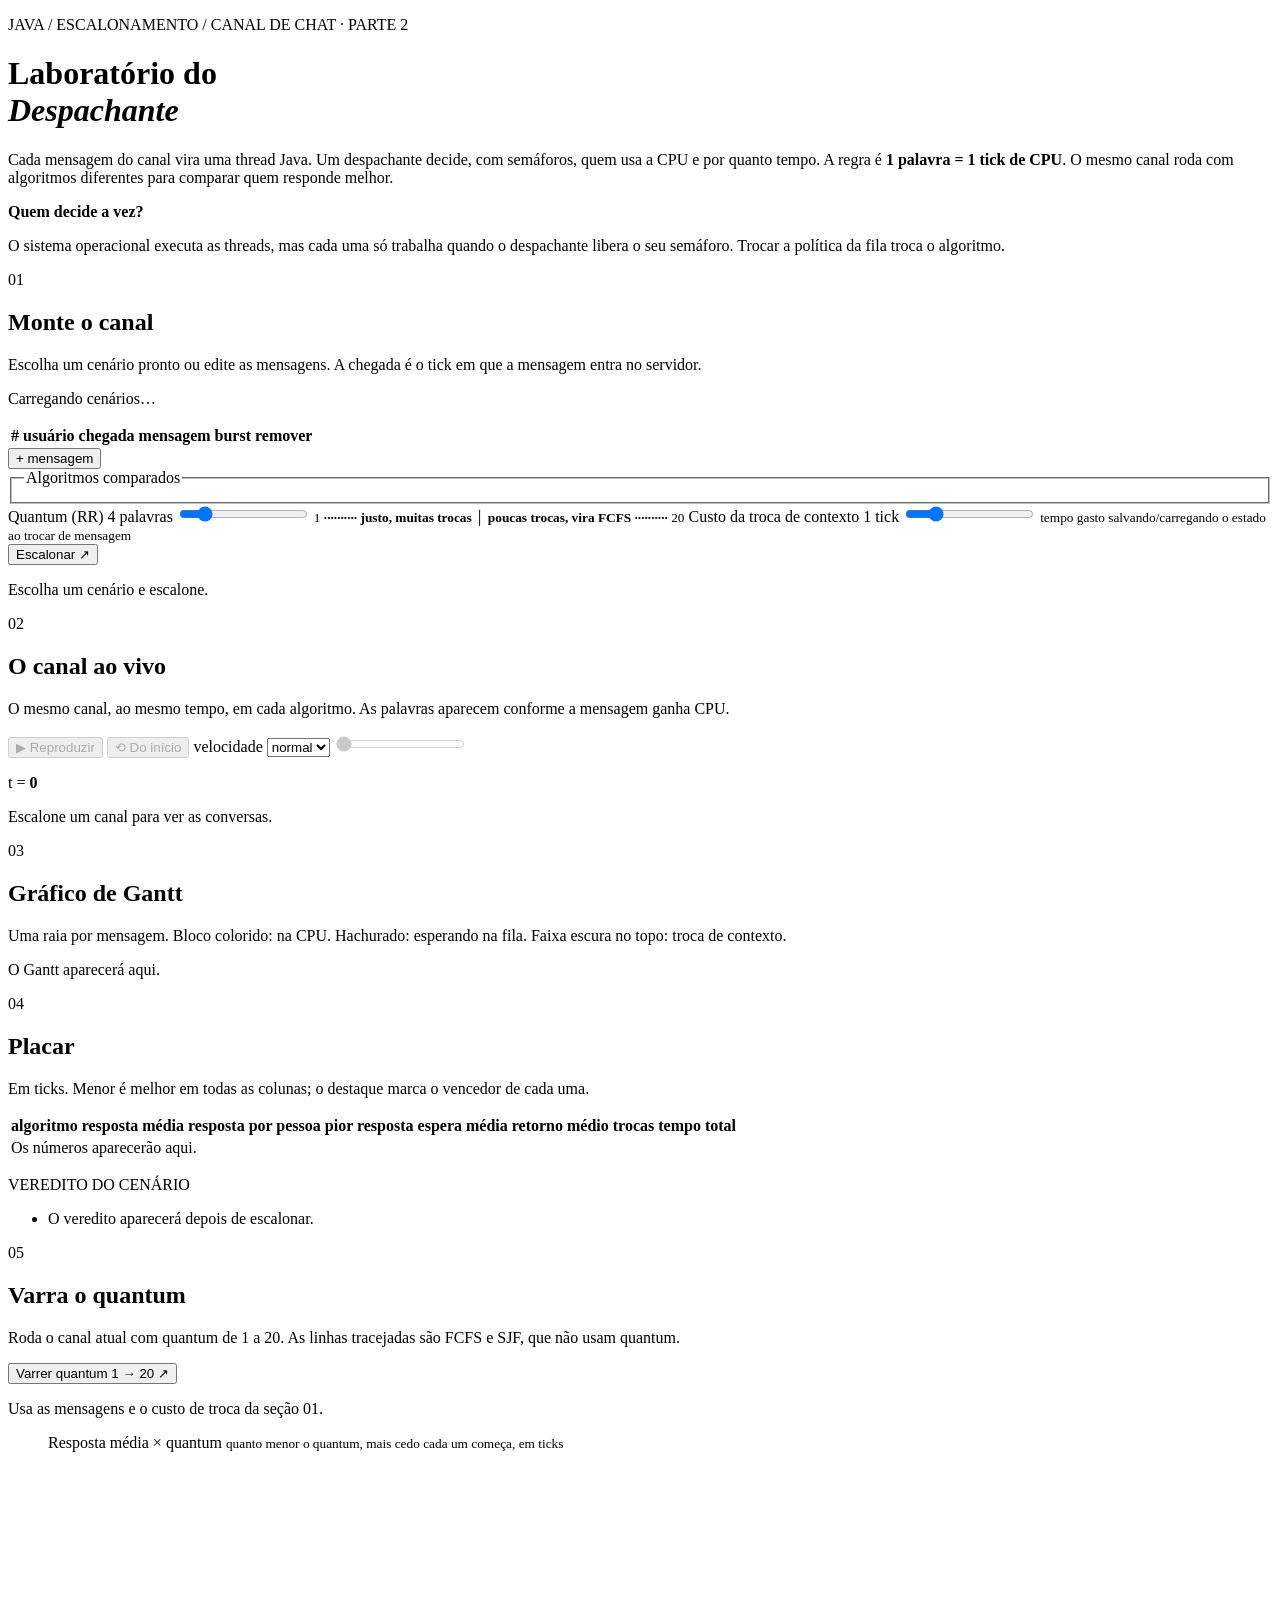
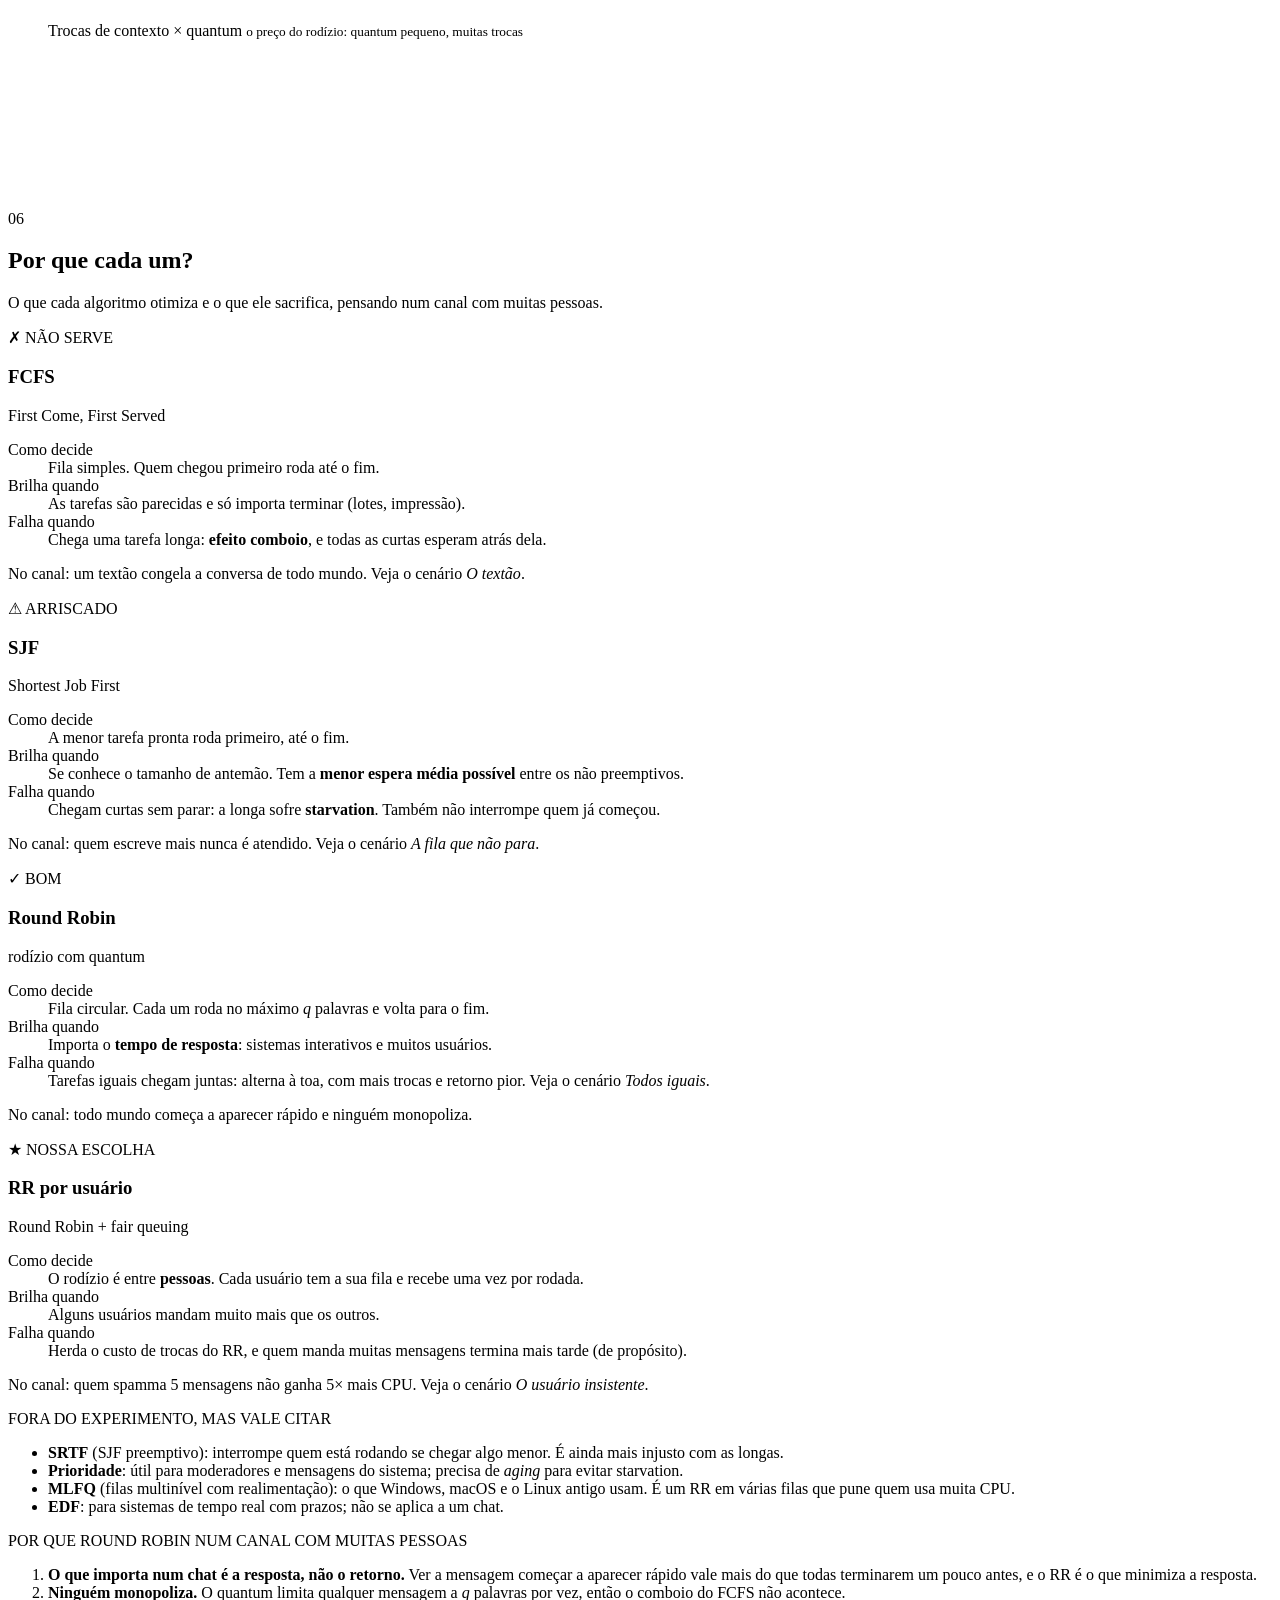
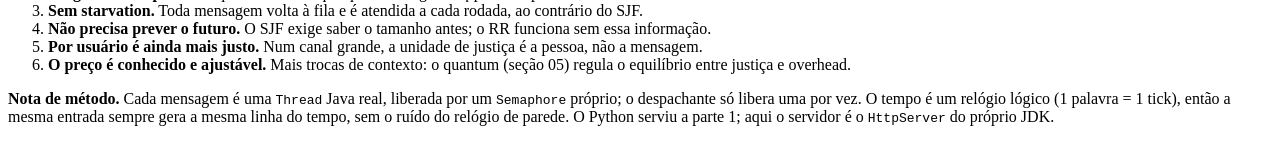
==== escalonamento/web/index.html @ 4829a429 "escalocamento com lab" ====
<!doctype html>
<html lang="pt-BR">
  <head>
    <meta charset="utf-8">
    <meta name="viewport" content="width=device-width, initial-scale=1">
    <meta name="description" content="Laboratório para comparar algoritmos de escalonamento (FCFS, SJF, Round Robin) num canal de chat com threads Java.">
    <title>Laboratório do Despachante</title>
    <link rel="stylesheet" href="/static/styles.css">
    <link rel="stylesheet" href="/static/escalonamento.css">
  </head>
  <body>
    <main class="laboratorio">
      <header class="masthead">
        <p class="eyebrow">JAVA / ESCALONAMENTO / CANAL DE CHAT · PARTE 2</p>
        <div class="masthead-row">
          <div>
            <h1>Laboratório do<br><em>Despachante</em></h1>
            <p class="intro">Cada mensagem do canal vira uma thread Java. Um despachante decide, com semáforos, quem usa a CPU e por quanto tempo. A regra é <strong>1 palavra = 1 tick de CPU</strong>. O mesmo canal roda com algoritmos diferentes para comparar quem responde melhor.</p>
          </div>
          <aside class="aviso">
            <span class="lamp" aria-hidden="true"></span>
            <strong>Quem decide a vez?</strong>
            <p>O sistema operacional executa as threads, mas cada uma só trabalha quando o despachante libera o seu semáforo. Trocar a política da fila troca o algoritmo.</p>
          </aside>
        </div>
      </header>

      <section class="painel controle" aria-labelledby="titulo-canal">
        <div class="section-heading">
          <p class="section-number">01</p>
          <h2 id="titulo-canal">Monte o canal</h2>
          <p class="legenda">Escolha um cenário pronto ou edite as mensagens. A chegada é o tick em que a mensagem entra no servidor.</p>
        </div>
        <div id="cenarios" class="cenarios" role="group" aria-label="Cenários prontos"></div>
        <p id="cenario-destaque" class="cenario-destaque">Carregando cenários…</p>

        <div class="canal-grid">
          <div class="mensagens-wrap">
            <table class="mensagens">
              <thead><tr><th>#</th><th>usuário</th><th>chegada</th><th>mensagem</th><th>burst</th><th><span class="sr-only">remover</span></th></tr></thead>
              <tbody id="mensagens"></tbody>
            </table>
            <button id="adicionar" class="botao-secundario" type="button">+ mensagem</button>
          </div>
          <div class="controles-numericos">
            <fieldset class="algoritmos">
              <legend>Algoritmos comparados</legend>
              <div id="algoritmos" class="checks"></div>
            </fieldset>
            <label class="campo">
              <span>Quantum (RR) <output id="quantum-output">4 palavras</output></span>
              <input id="quantum" type="range" min="1" max="20" value="4">
              <small>1 <b aria-hidden="true">·········· justo, muitas trocas │ poucas trocas, vira FCFS ··········</b> 20</small>
            </label>
            <label class="campo">
              <span>Custo da troca de contexto <output id="custo-output">1 tick</output></span>
              <input id="custo" type="range" min="0" max="5" value="1">
              <small>tempo gasto salvando/carregando o estado ao trocar de mensagem</small>
            </label>
          </div>
        </div>
        <div class="acoes">
          <button id="escalonar" class="botao-principal" type="button">Escalonar <span aria-hidden="true">↗</span></button>
          <p id="status" class="status" role="status" aria-live="polite">Escolha um cenário e escalone.</p>
        </div>
      </section>

      <section class="painel" aria-labelledby="titulo-vivo">
        <div class="section-heading">
          <p class="section-number">02</p>
          <h2 id="titulo-vivo">O canal ao vivo</h2>
          <p class="legenda">O mesmo canal, ao mesmo tempo, em cada algoritmo. As palavras aparecem conforme a mensagem ganha CPU.</p>
        </div>
        <div class="player">
          <button id="play" class="botao-principal" type="button" disabled>▶ Reproduzir</button>
          <button id="reiniciar" class="botao-secundario" type="button" disabled>⟲ Do início</button>
          <label class="velocidade">velocidade
            <select id="velocidade">
              <option value="420">lenta</option>
              <option value="200" selected>normal</option>
              <option value="80">rápida</option>
            </select>
          </label>
          <input id="tempo" class="tempo" type="range" min="0" max="0" value="0" aria-label="Instante da simulação" disabled>
          <p class="relogio">t = <strong id="relogio">0</strong></p>
        </div>
        <div id="chats" class="chats"><p class="vazio">Escalone um canal para ver as conversas.</p></div>
      </section>

      <section class="painel" aria-labelledby="titulo-gantt">
        <div class="section-heading">
          <p class="section-number">03</p>
          <h2 id="titulo-gantt">Gráfico de Gantt</h2>
          <p class="legenda">Uma raia por mensagem. Bloco colorido: na CPU. Hachurado: esperando na fila. Faixa escura no topo: troca de contexto.</p>
        </div>
        <div id="gantts" class="gantts"><p class="vazio">O Gantt aparecerá aqui.</p></div>
      </section>

      <section class="resultado-grid" aria-labelledby="titulo-placar">
        <div class="texto-comparado">
          <div class="section-heading">
            <p class="section-number">04</p>
            <h2 id="titulo-placar">Placar</h2>
          </div>
          <p class="legenda esquerda">Em ticks. Menor é melhor em todas as colunas; o destaque marca o vencedor de cada uma.</p>
          <div class="table-wrap">
            <table class="placar-tabela">
              <thead><tr>
                <th>algoritmo</th>
                <th title="início - chegada: quanto demora para a primeira palavra aparecer">resposta média</th>
                <th title="média, entre as pessoas, da resposta de cada uma: quem manda 5 mensagens conta uma vez">resposta por pessoa</th>
                <th title="a maior resposta: quem ficou mais tempo sem ver nada">pior resposta</th>
                <th title="tempo parado na fila">espera média</th>
                <th title="término - chegada (turnaround)">retorno médio</th>
                <th>trocas</th>
                <th>tempo total</th>
              </tr></thead>
              <tbody id="placar"><tr><td colspan="8">Os números aparecerão aqui.</td></tr></tbody>
            </table>
          </div>
          <div id="barras" class="barras"></div>
        </div>
        <aside class="placar" aria-live="polite">
          <p class="microtitulo">VEREDITO DO CENÁRIO</p>
          <ul id="veredito" class="veredito"><li>O veredito aparecerá depois de escalonar.</li></ul>
        </aside>
      </section>

      <section class="painel comparador" aria-labelledby="titulo-quantum">
        <div class="section-heading">
          <p class="section-number">05</p>
          <h2 id="titulo-quantum">Varra o quantum</h2>
          <p class="legenda">Roda o canal atual com quantum de 1 a 20. As linhas tracejadas são FCFS e SJF, que não usam quantum.</p>
        </div>
        <div class="compare-controls">
          <button id="varrer" class="botao-principal" type="button">Varrer quantum 1 → 20 <span aria-hidden="true">↗</span></button>
          <p id="varrer-status" class="status" role="status" aria-live="polite">Usa as mensagens e o custo de troca da seção 01.</p>
        </div>
        <div class="graficos">
          <figure><figcaption>Resposta média × quantum <small>quanto menor o quantum, mais cedo cada um começa, em ticks</small></figcaption><canvas id="grafico-resposta"></canvas></figure>
          <figure><figcaption>Trocas de contexto × quantum <small>o preço do rodízio: quantum pequeno, muitas trocas</small></figcaption><canvas id="grafico-trocas"></canvas></figure>
        </div>
        <div id="legenda-quantum" class="legenda-cores"></div>
      </section>

      <section class="painel" aria-labelledby="titulo-porque">
        <div class="section-heading">
          <p class="section-number">06</p>
          <h2 id="titulo-porque">Por que cada um?</h2>
          <p class="legenda">O que cada algoritmo otimiza e o que ele sacrifica, pensando num canal com muitas pessoas.</p>
        </div>
        <div class="cartas">
          <article class="carta" data-nota="ruim">
            <p class="carta-selo">✗ NÃO SERVE</p>
            <h3>FCFS</h3>
            <p class="carta-sub">First Come, First Served</p>
            <dl>
              <dt>Como decide</dt><dd>Fila simples. Quem chegou primeiro roda até o fim.</dd>
              <dt>Brilha quando</dt><dd>As tarefas são parecidas e só importa terminar (lotes, impressão).</dd>
              <dt>Falha quando</dt><dd>Chega uma tarefa longa: <b>efeito comboio</b>, e todas as curtas esperam atrás dela.</dd>
            </dl>
            <p class="carta-canal">No canal: um textão congela a conversa de todo mundo. Veja o cenário <em>O textão</em>.</p>
          </article>
          <article class="carta" data-nota="meh">
            <p class="carta-selo">⚠ ARRISCADO</p>
            <h3>SJF</h3>
            <p class="carta-sub">Shortest Job First</p>
            <dl>
              <dt>Como decide</dt><dd>A menor tarefa pronta roda primeiro, até o fim.</dd>
              <dt>Brilha quando</dt><dd>Se conhece o tamanho de antemão. Tem a <b>menor espera média possível</b> entre os não preemptivos.</dd>
              <dt>Falha quando</dt><dd>Chegam curtas sem parar: a longa sofre <b>starvation</b>. Também não interrompe quem já começou.</dd>
            </dl>
            <p class="carta-canal">No canal: quem escreve mais nunca é atendido. Veja o cenário <em>A fila que não para</em>.</p>
          </article>
          <article class="carta" data-nota="bom">
            <p class="carta-selo">✓ BOM</p>
            <h3>Round Robin</h3>
            <p class="carta-sub">rodízio com quantum</p>
            <dl>
              <dt>Como decide</dt><dd>Fila circular. Cada um roda no máximo <i>q</i> palavras e volta para o fim.</dd>
              <dt>Brilha quando</dt><dd>Importa o <b>tempo de resposta</b>: sistemas interativos e muitos usuários.</dd>
              <dt>Falha quando</dt><dd>Tarefas iguais chegam juntas: alterna à toa, com mais trocas e retorno pior. Veja o cenário <em>Todos iguais</em>.</dd>
            </dl>
            <p class="carta-canal">No canal: todo mundo começa a aparecer rápido e ninguém monopoliza.</p>
          </article>
          <article class="carta" data-nota="otimo">
            <p class="carta-selo">★ NOSSA ESCOLHA</p>
            <h3>RR por usuário</h3>
            <p class="carta-sub">Round Robin + fair queuing</p>
            <dl>
              <dt>Como decide</dt><dd>O rodízio é entre <b>pessoas</b>. Cada usuário tem a sua fila e recebe uma vez por rodada.</dd>
              <dt>Brilha quando</dt><dd>Alguns usuários mandam muito mais que os outros.</dd>
              <dt>Falha quando</dt><dd>Herda o custo de trocas do RR, e quem manda muitas mensagens termina mais tarde (de propósito).</dd>
            </dl>
            <p class="carta-canal">No canal: quem spamma 5 mensagens não ganha 5× mais CPU. Veja o cenário <em>O usuário insistente</em>.</p>
          </article>
        </div>
        <div class="fora">
          <p class="microtitulo">FORA DO EXPERIMENTO, MAS VALE CITAR</p>
          <ul>
            <li><strong>SRTF</strong> (SJF preemptivo): interrompe quem está rodando se chegar algo menor. É ainda mais injusto com as longas.</li>
            <li><strong>Prioridade</strong>: útil para moderadores e mensagens do sistema; precisa de <i>aging</i> para evitar starvation.</li>
            <li><strong>MLFQ</strong> (filas multinível com realimentação): o que Windows, macOS e o Linux antigo usam. É um RR em várias filas que pune quem usa muita CPU.</li>
            <li><strong>EDF</strong>: para sistemas de tempo real com prazos; não se aplica a um chat.</li>
          </ul>
        </div>
        <div class="escolha">
          <p class="microtitulo">POR QUE ROUND ROBIN NUM CANAL COM MUITAS PESSOAS</p>
          <ol>
            <li><strong>O que importa num chat é a resposta, não o retorno.</strong> Ver a mensagem começar a aparecer rápido vale mais do que todas terminarem um pouco antes, e o RR é o que minimiza a resposta.</li>
            <li><strong>Ninguém monopoliza.</strong> O quantum limita qualquer mensagem a <i>q</i> palavras por vez, então o comboio do FCFS não acontece.</li>
            <li><strong>Sem starvation.</strong> Toda mensagem volta à fila e é atendida a cada rodada, ao contrário do SJF.</li>
            <li><strong>Não precisa prever o futuro.</strong> O SJF exige saber o tamanho antes; o RR funciona sem essa informação.</li>
            <li><strong>Por usuário é ainda mais justo.</strong> Num canal grande, a unidade de justiça é a pessoa, não a mensagem.</li>
            <li><strong>O preço é conhecido e ajustável.</strong> Mais trocas de contexto: o quantum (seção 05) regula o equilíbrio entre justiça e overhead.</li>
          </ol>
        </div>
      </section>

      <footer>
        <p><strong>Nota de método.</strong> Cada mensagem é uma <code>Thread</code> Java real, liberada por um <code>Semaphore</code> próprio; o despachante só libera uma por vez. O tempo é um relógio lógico (1 palavra = 1 tick), então a mesma entrada sempre gera a mesma linha do tempo, sem o ruído do relógio de parede. O Python serviu a parte 1; aqui o servidor é o <code>HttpServer</code> do próprio JDK.</p>
      </footer>
    </main>
    <script src="/static/escalonamento.js"></script>
  </body>
</html>
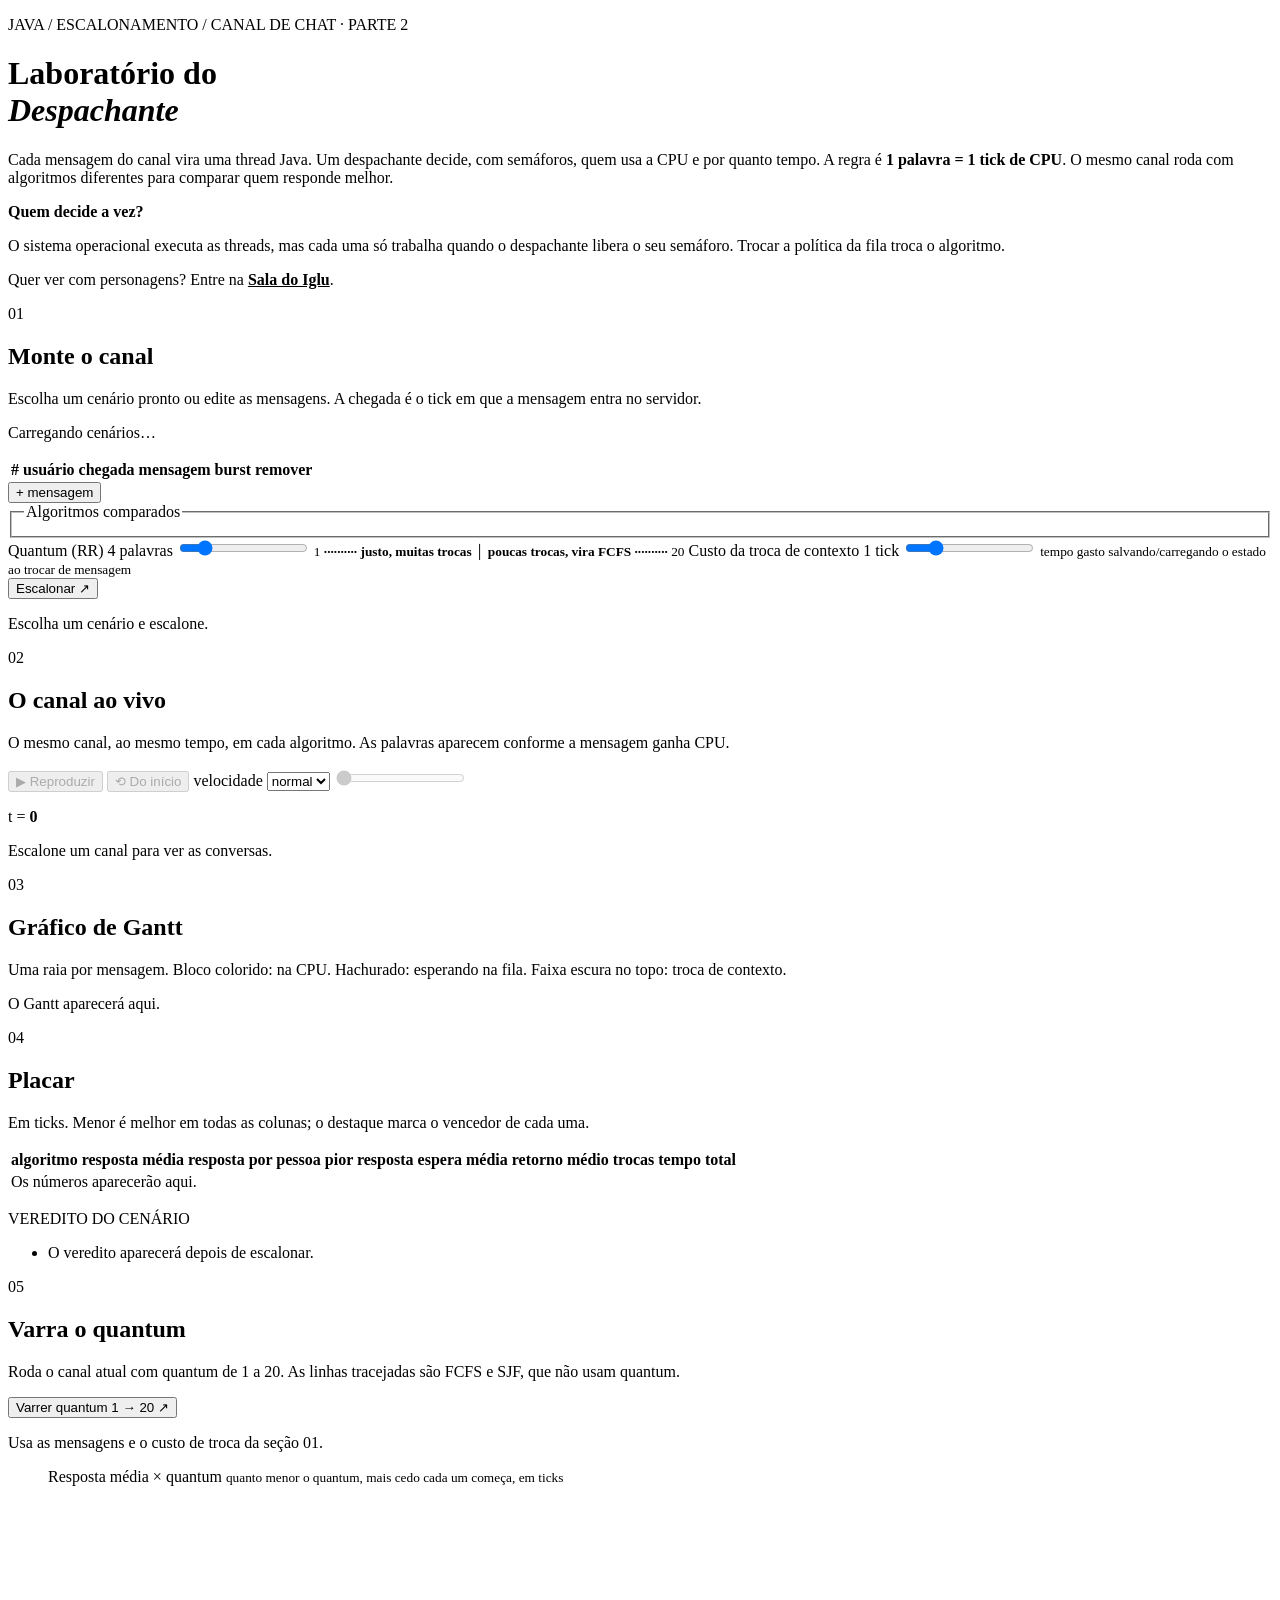
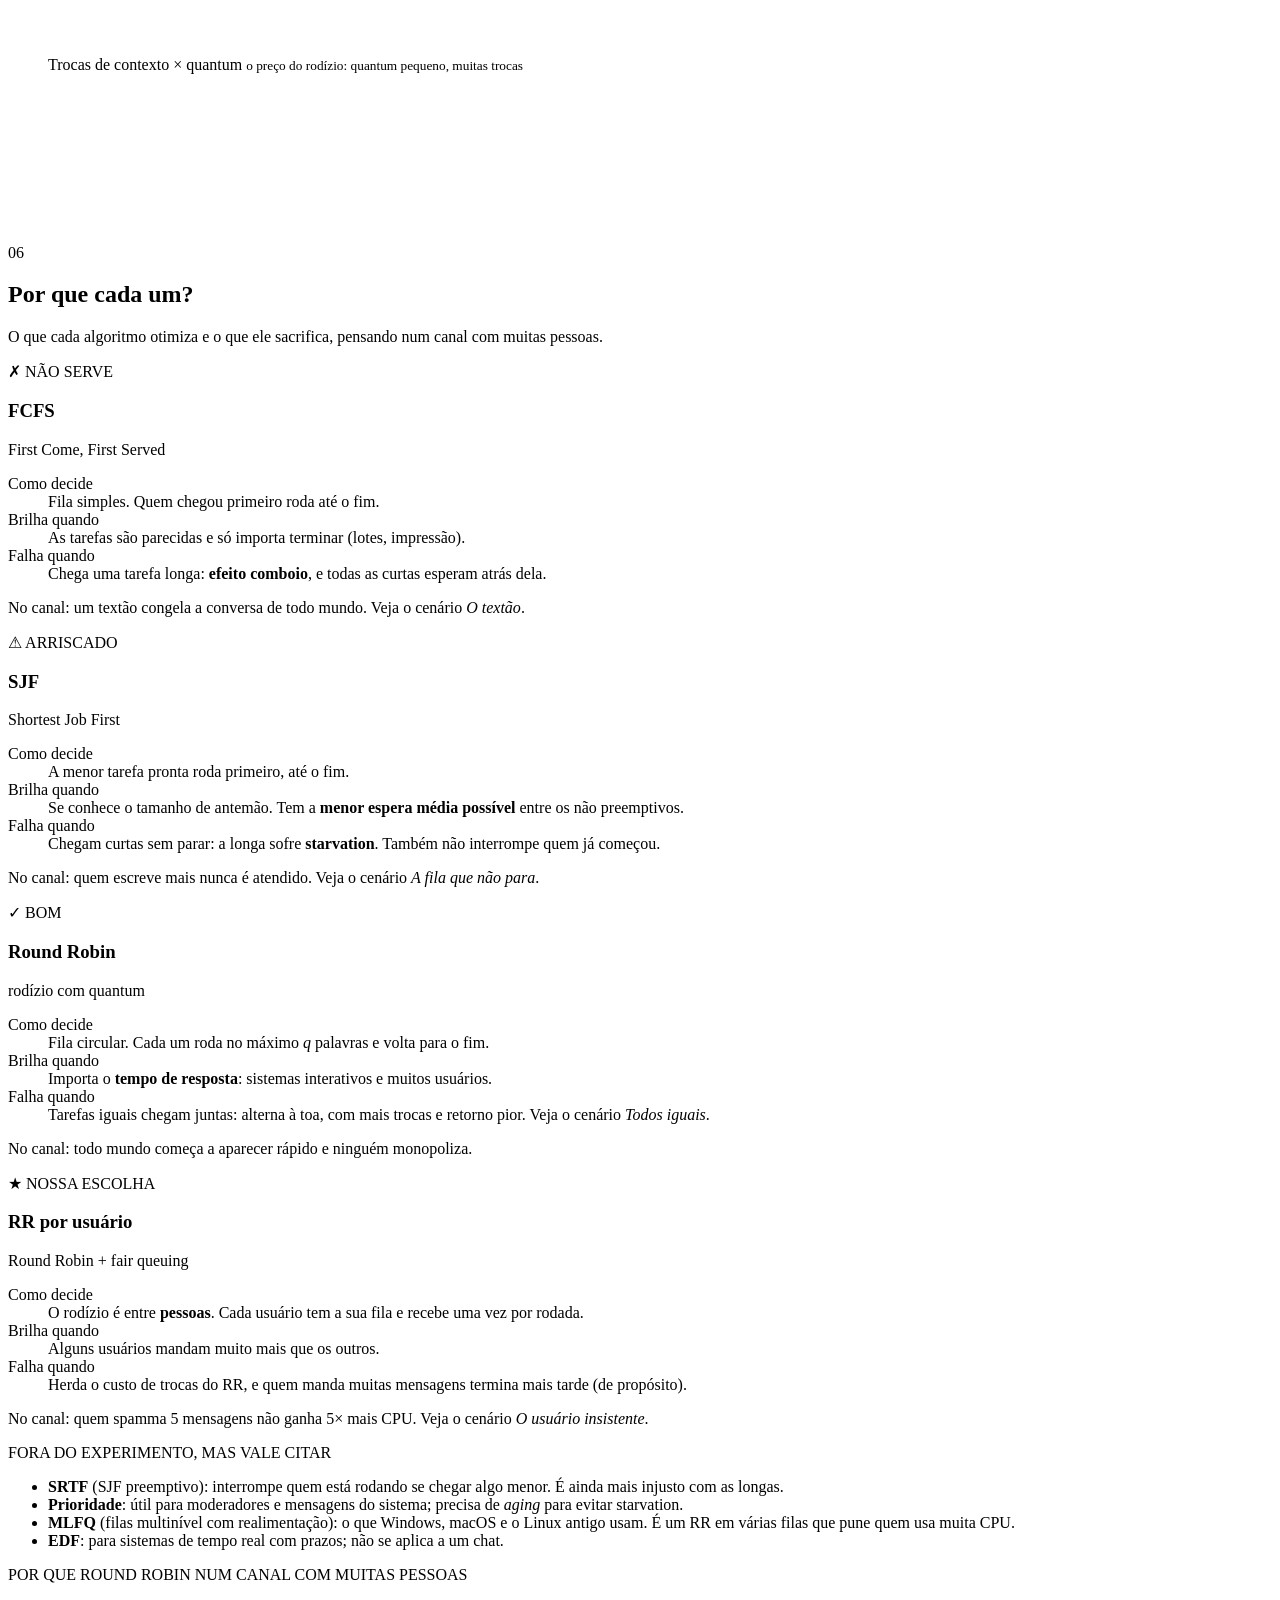
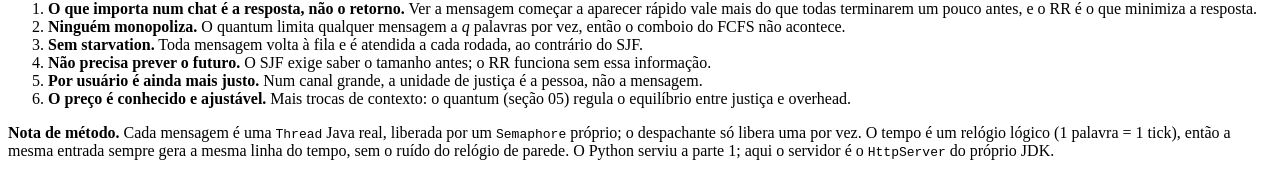
==== commit bc436ab6: "Sala do Iglu: chat de jogo para visualizar semáforo e escalonamento Nova página em /chat que mostra " ====
--- a/escalonamento/web/index.html
+++ b/escalonamento/web/index.html
@@ -21,6 +21,7 @@
             <span class="lamp" aria-hidden="true"></span>
             <strong>Quem decide a vez?</strong>
             <p>O sistema operacional executa as threads, mas cada uma só trabalha quando o despachante libera o seu semáforo. Trocar a política da fila troca o algoritmo.</p>
+            <p>Quer ver com personagens? Entre na <a href="/chat" style="color: var(--ink); font-weight: 700;">Sala do Iglu</a>.</p>
           </aside>
         </div>
       </header>
